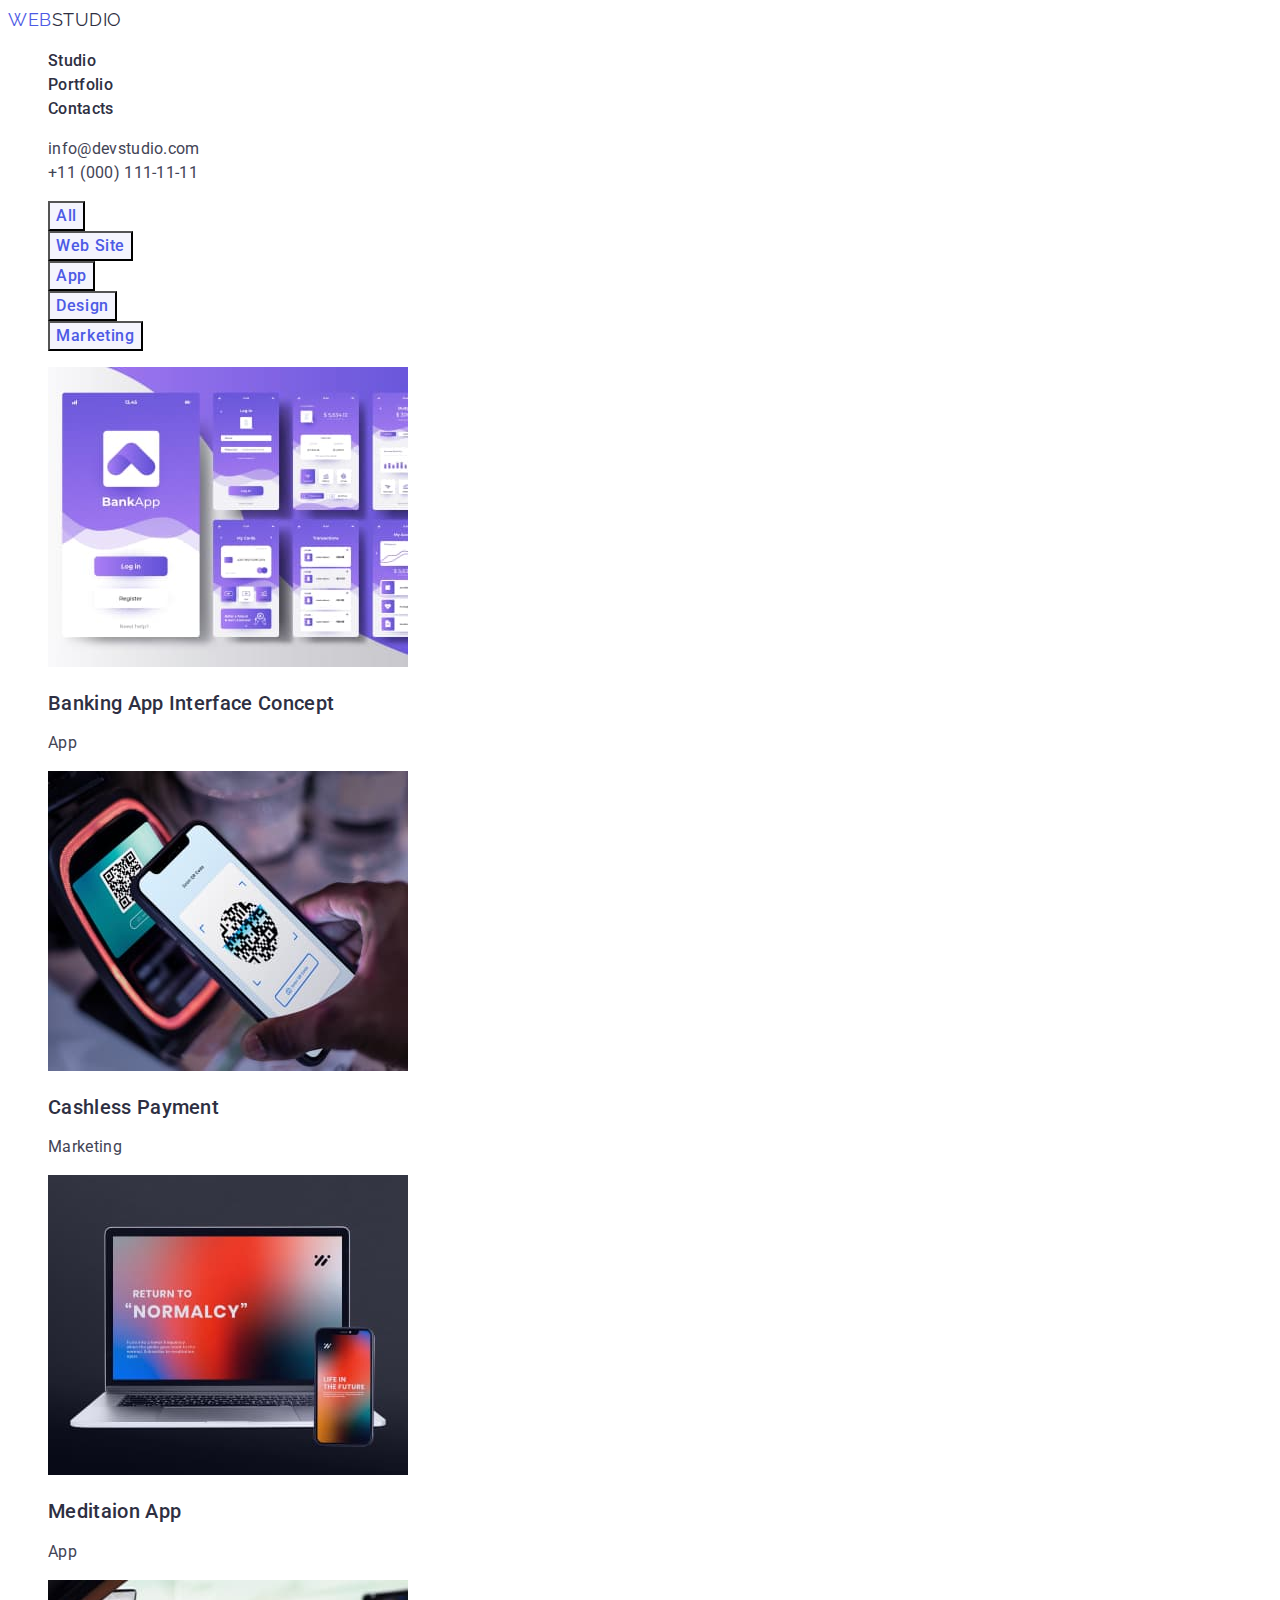
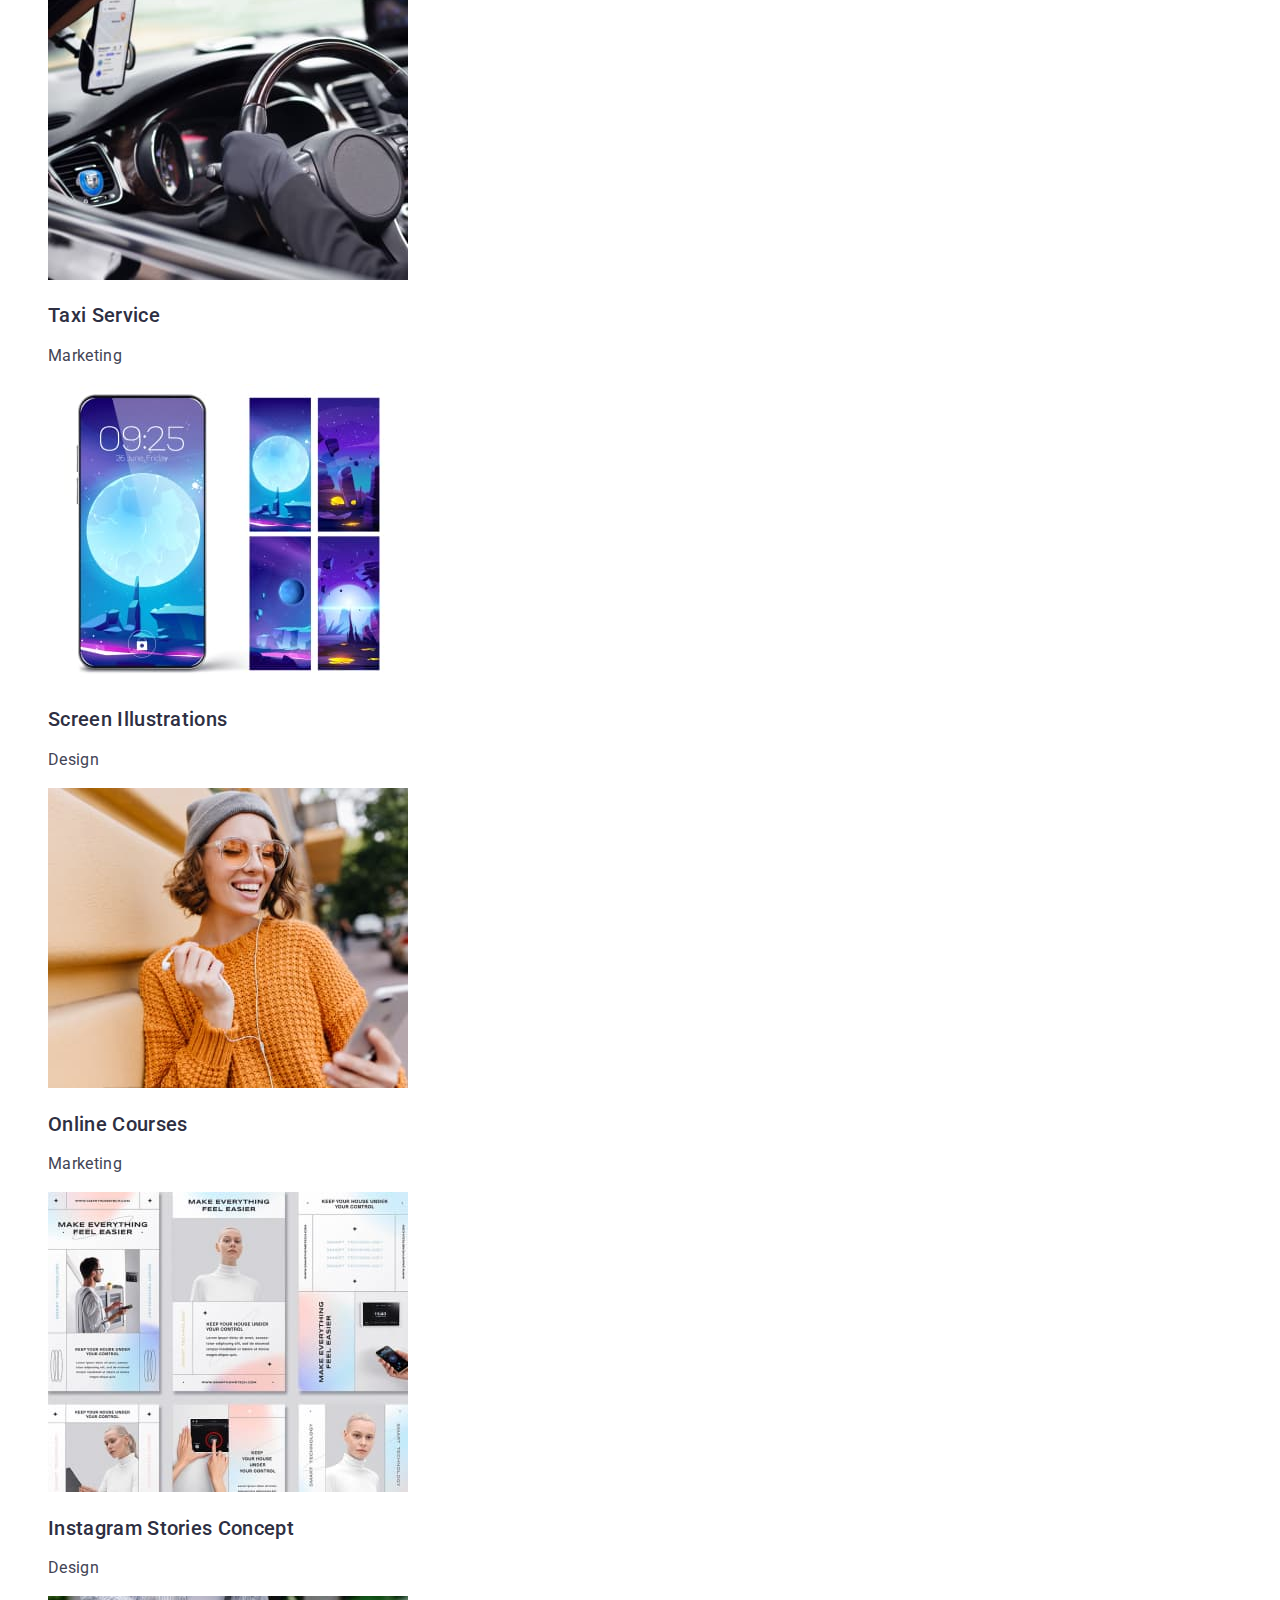
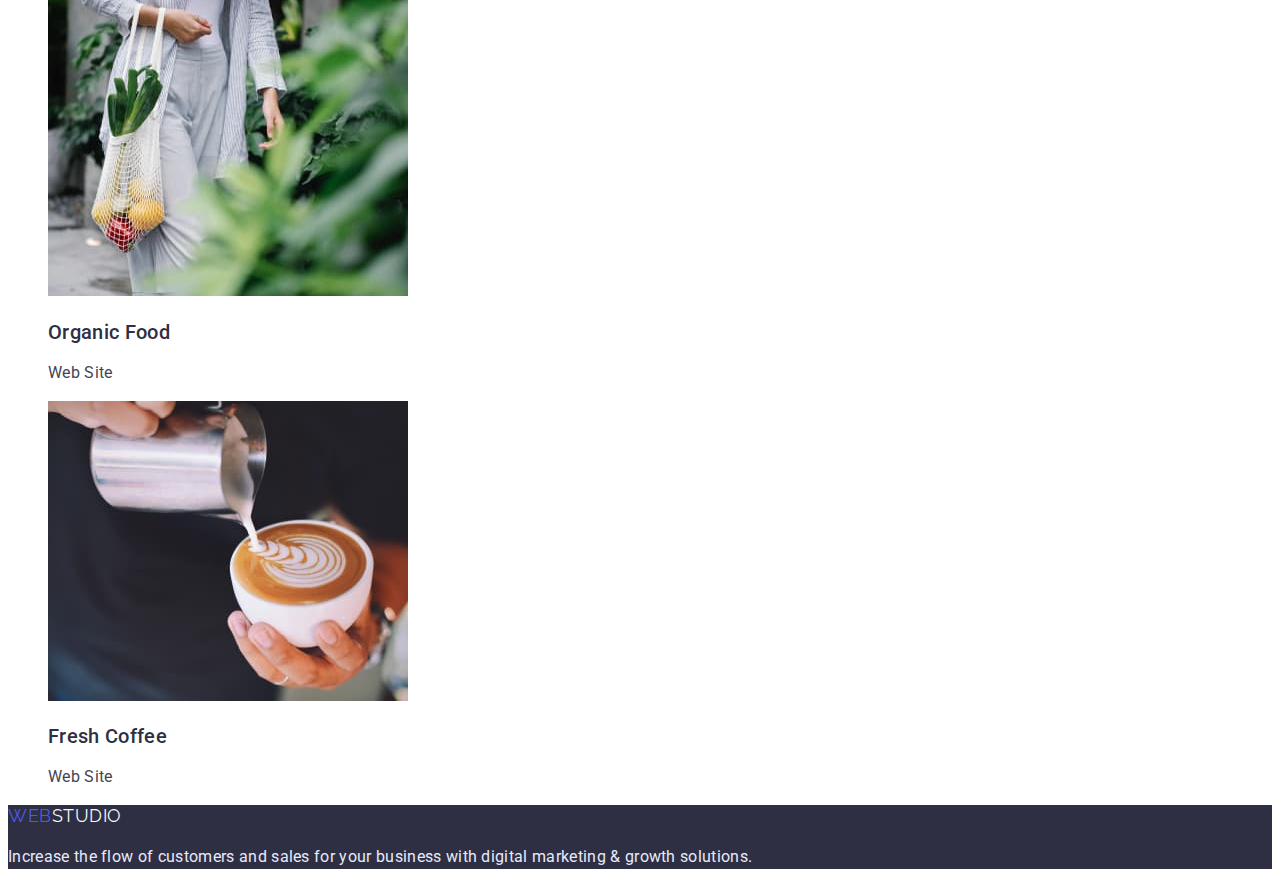
==== portfolio.html @ 9f03251a "Initial commit" ====
<!DOCTYPE html>
<html lang="en">
  <head>
    <meta charset="UTF-8" />
    <meta http-equiv="X-UA-Compatible" content="IE=edge" />
    <meta name="viewport" content="width=device-width, initial-scale=1.0" />
    <link rel="preconnect" href="https://fonts.googleapis.com" />
    <link rel="preconnect" href="https://fonts.gstatic.com" crossorigin />
    <link
      href="https://fonts.googleapis.com/css2?family=Raleway:wght@800&family=Roboto:wght@400;500;700;900&display=swap"
      rel="stylesheet"
    />
    <title>Document</title>
    <link rel="stylesheet" href="./css/styles.css" />
  </head>
  <body>
    <!-- HEADER -->
    <header>
      <nav>
        <a href="" class="logo"><span class="web-logo">WEB</span>STUDIO</a>
        <ul class="menu list">
          <li><a href="./index.html" class="link">Studio</a></li>
          <li><a href="#" class="link">Portfolio</a></li>
          <li><a href="" class="link">Contacts</a></li>
        </ul>

        <ul class="contact list">
          <li>
            <a href="mailto:info@devstudio.com" class="link"
              >info@devstudio.com</a
            >
          </li>
          <li>
            <a href="tel:+110001111111" class="link">+11 (000) 111-11-11</a>
          </li>
        </ul>
      </nav>
    </header>

    <!-- MAIN -->
    <main>
      <section>
        <h1 hidden>Projects</h1>

        <!-- Radio Buttons -->
        <!-- <div>
          <input
            type="radio"
            id="projectChoice1"
            name="project"
            value="all"
            checked
          />
          <label for="projectChoice1">All</label>
          <input
            type="radio"
            id="projectChoice2"
            name="project"
            value="webSite"
          />
          <label for="projectChoice2">Web Site</label>
          <input type="radio" id="projectChoice3" name="project" value="app" />
          <label for="projectChoice3">App</label>
          <input
            type="radio"
            id="projectChoice4"
            name="project"
            value="design"
          />
          <label for="projectChoice4">Design</label>
          <input
            type="radio"
            id="projectChoice5"
            name="project"
            value="marketing"
          />
          <label for="projectChoice5">Marketing</label>
        </div> -->

        <ul class="list">
          <li>
            <button type="button" class="filter-button button">All</button>
          </li>
          <li>
            <button type="button" class="filter-button button">Web Site</button>
          </li>
          <li>
            <button type="button" class="filter-button button">App</button>
          </li>
          <li>
            <button type="button" class="filter-button button">Design</button>
          </li>
          <li>
            <button type="button" class="filter-button button">
              Marketing
            </button>
          </li>
        </ul>

        <!-- Projects Portfolio List -->
        <ul class="projects list">
          <li>
            <a href="" class="link"
              ><img
                src="./images/banking-app.jpg"
                alt="app screenshots"
                width="360"
                height="300"
              />
              <h2 class="list-header">Banking App Interface Concept</h2>
              <p class="list-text">App</p>
            </a>
          </li>
          <li>
            <a href="" class="link"
              ><img
                src="./images/cashless-payment.jpg"
                alt="payment with mobile phone"
                width="360"
                height="300"
              />
              <h2 class="list-header">Cashless Payment</h2>
              <p class="list-text">Marketing</p>
            </a>
          </li>
          <li>
            <a href="" class="link"
              ><img
                src="./images/meditation-app.jpg"
                alt="notebook and phone"
                width="360"
                height="300"
              />
              <h2 class="list-header">Meditaion App</h2>
              <p class="list-text">App</p>
            </a>
          </li>
          <li>
            <a href="" class="link"
              ><img
                src="./images/taxi-service.jpg"
                alt="car steering wheel"
                width="360"
                height="300"
              />
              <h2 class="list-header">Taxi Service</h2>
              <p class="list-text">Marketing</p>
            </a>
          </li>
          <li>
            <a href="" class="link"
              ><img
                src="./images/screen-illustrations.jpg"
                alt="mobile app screenshots"
                width="360"
                height="300"
              />
              <h2 class="list-header">Screen Illustrations</h2>
              <p class="list-text">Design</p>
            </a>
          </li>
          <li>
            <a href="" class="link"
              ><img
                src="./images/online-courses.jpg"
                alt="a smiling lady with a handy"
                width="360"
                height="300"
              />
              <h2 class="list-header">Online Courses</h2>
              <p class="list-text">Marketing</p>
            </a>
          </li>
          <li>
            <a href="" class="link"
              ><img
                src="./images/instagram-stories.jpg"
                alt="instagram stories screenshots"
                width="360"
                height="300"
              />
              <h2 class="list-header">Instagram Stories Concept</h2>
              <p class="list-text">Design</p>
            </a>
          </li>
          <li>
            <a href="" class="link"
              ><img
                src="./images/organic-food.jpg"
                alt="a human carrying a bag of vegetables"
                width="360"
                height="300"
              />
              <h2 class="list-header">Organic Food</h2>
              <p class="list-text">Web Site</p>
            </a>
          </li>
          <li>
            <a href="" class="link"
              ><img
                src="./images/fresh-coffee.jpg"
                alt="a cup of coffee with a milk jar"
                width="360"
                height="300"
              />
              <h2 class="list-header">Fresh Coffee</h2>
              <p class="list-text">Web Site</p>
            </a>
          </li>
        </ul>
      </section>
    </main>

    <!-- FOOTER -->
    <footer class="bgc">
      <a href="#" class="logo footer"
        ><span class="web-logo">WEB</span>STUDIO</a
      >
      <p class="footer-text">
        Increase the flow of customers and sales for your business with digital
        marketing & growth solutions.
      </p>
    </footer>
  </body>
</html>
---- css/styles.css ----
:root {
    --navy-blue-color: #2E2F42;
    --slate-color: #434455;
    --white-color: #FFFFFF;
    --iris-color: #4D5AE5;
    --cloud-color: #F4F4FD;
    --ocean-color: #404BBF;
    --cornflower-color: #E7E9FC;
}

body {
    font-family: 'Roboto', sans-serif;
    color: var(--slate-color);
    font-size: 16px;
    line-height: 1.5;
    letter-spacing: 0.02em;
}

/* ========= Components ========= */
.list {
    list-style: none;
}

.bgc {
    background-color: var(--navy-blue-color);
}

.section-header {
    font-weight: 700;
    font-size: 36px;
    line-height: 1.11;
    text-align: center;
    text-transform: capitalize;

    color: var(--navy-blue-color);
}

.list-header {
    font-weight: 500;
    font-size: 20px;
    line-height: 1.2;

    color: var(--navy-blue-color);
}

.list-text {
    color: var(--slate-color);
}

.button {
    font-family: 'Roboto', sans-serif;
    font-weight: 500;
    font-size: 16px;
    line-height: 1.5;
    align-items: center;
    letter-spacing: 0.04em;

    cursor: pointer;
}

.button:hover,
.button:focus {
    background-color: var(--ocean-color);
}

.filter-button {
    background-color: var(--cloud-color);
    color: var(--iris-color);
}

.filter-button:hover,
.filter-button:focus {
    color: var(--white-color);
}

/* ========= Logo ========= */
.logo {
    font-family: 'Raleway', sans-serif;
    color: var(--navy-blue-color);
    font-size: 18px;
    line-height: 1.33;
    letter-spacing: 0.03em;
    text-decoration: none;
}

.web-logo {
    color: var(--iris-color);
}

/* ========= Header ========= */
.menu .link {
    color: var(--navy-blue-color);
    font-weight: 500;
    text-decoration: none;
}

.contact .link {
    color: var(--slate-color);
    text-decoration: none;
}

.menu .link:hover,
.menu .link:focus,
.contact .link:hover,
.contact .link:focus {
    color: var(--ocean-color);
}

/* ========= Hero ========= */
.hero-title {
    color: var(--white-color);
    font-weight: 700;
    font-size: 56px;
    line-height: 1.07;
    text-align: center;
}

.button-order {
    background-color: var(--iris-color);
    color: var(--white-color);
}

/* ========= Footer ========= */
.footer {
    line-height: 1.17;
    color: var(--cloud-color);
}

.footer-text {
    letter-spacing: 0.02em;

    color: var(--cornflower-color);
}

.projects .link {
    text-decoration: none;
}
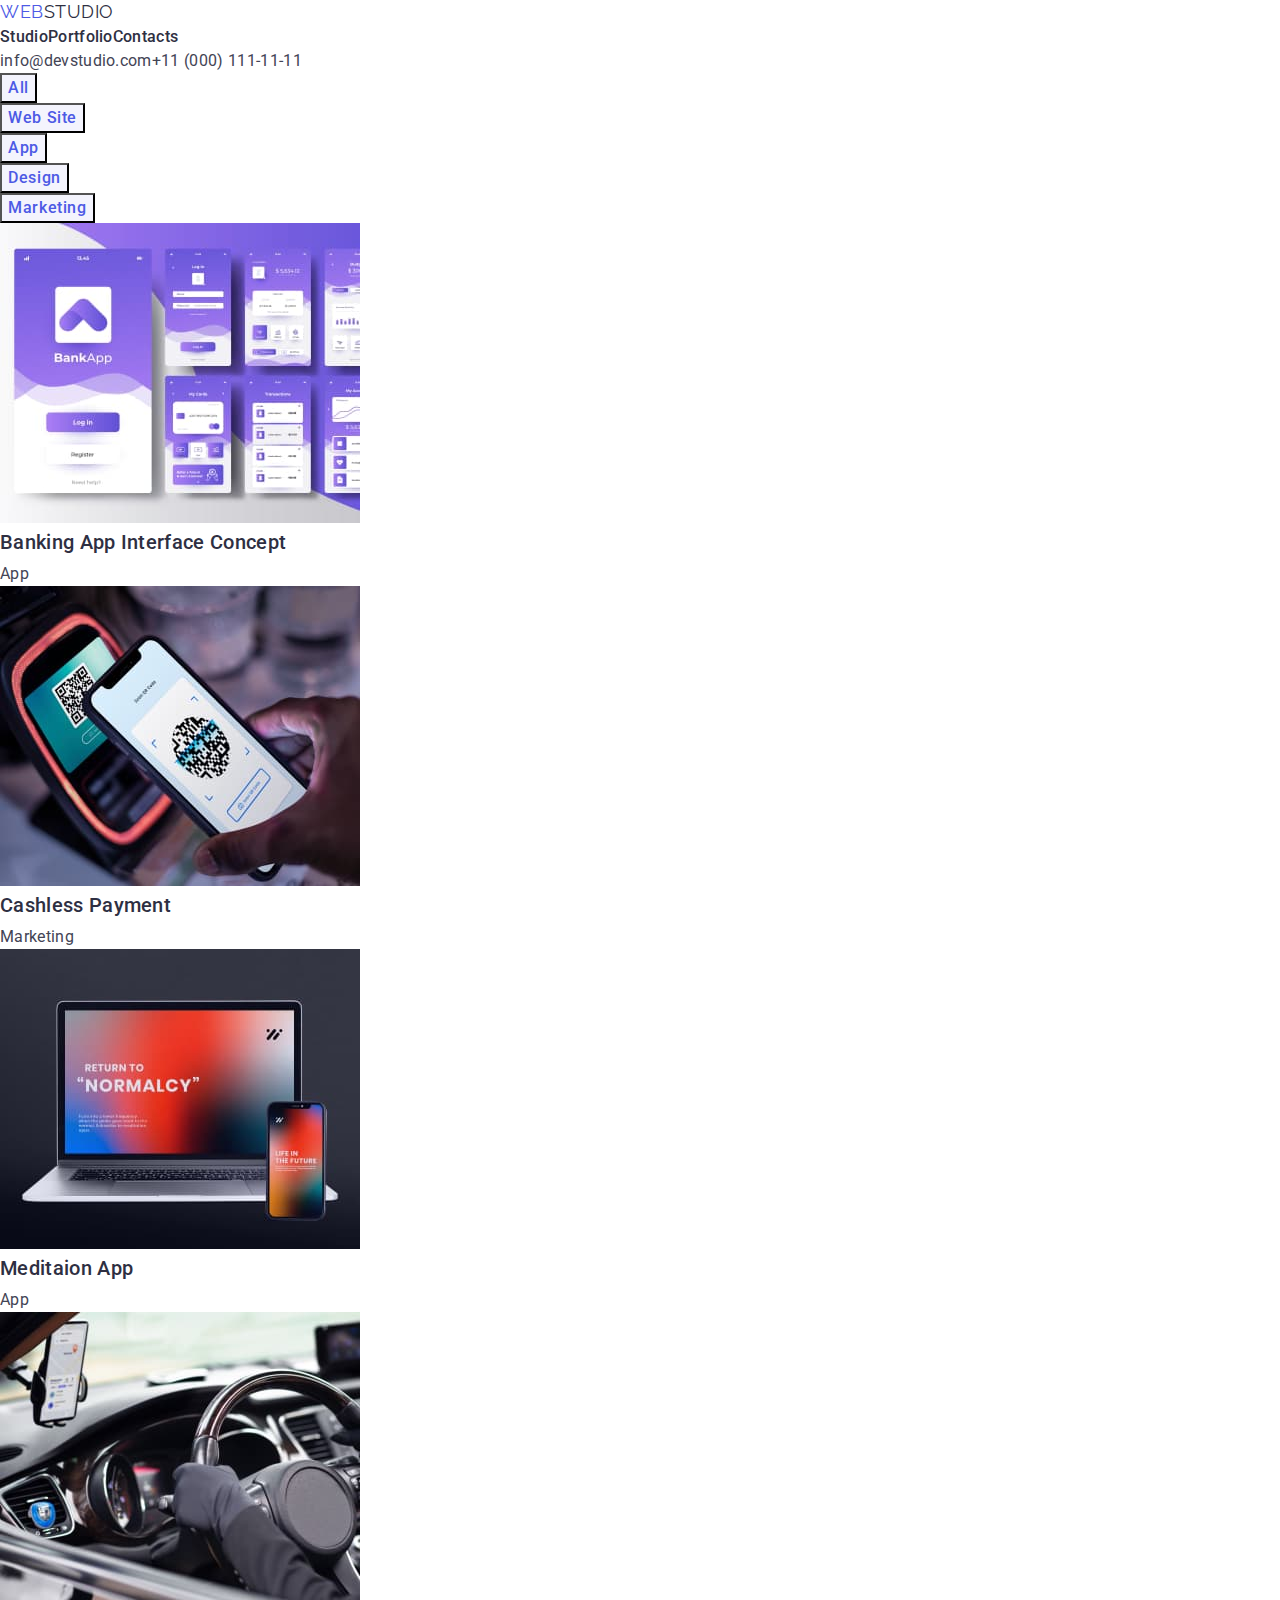
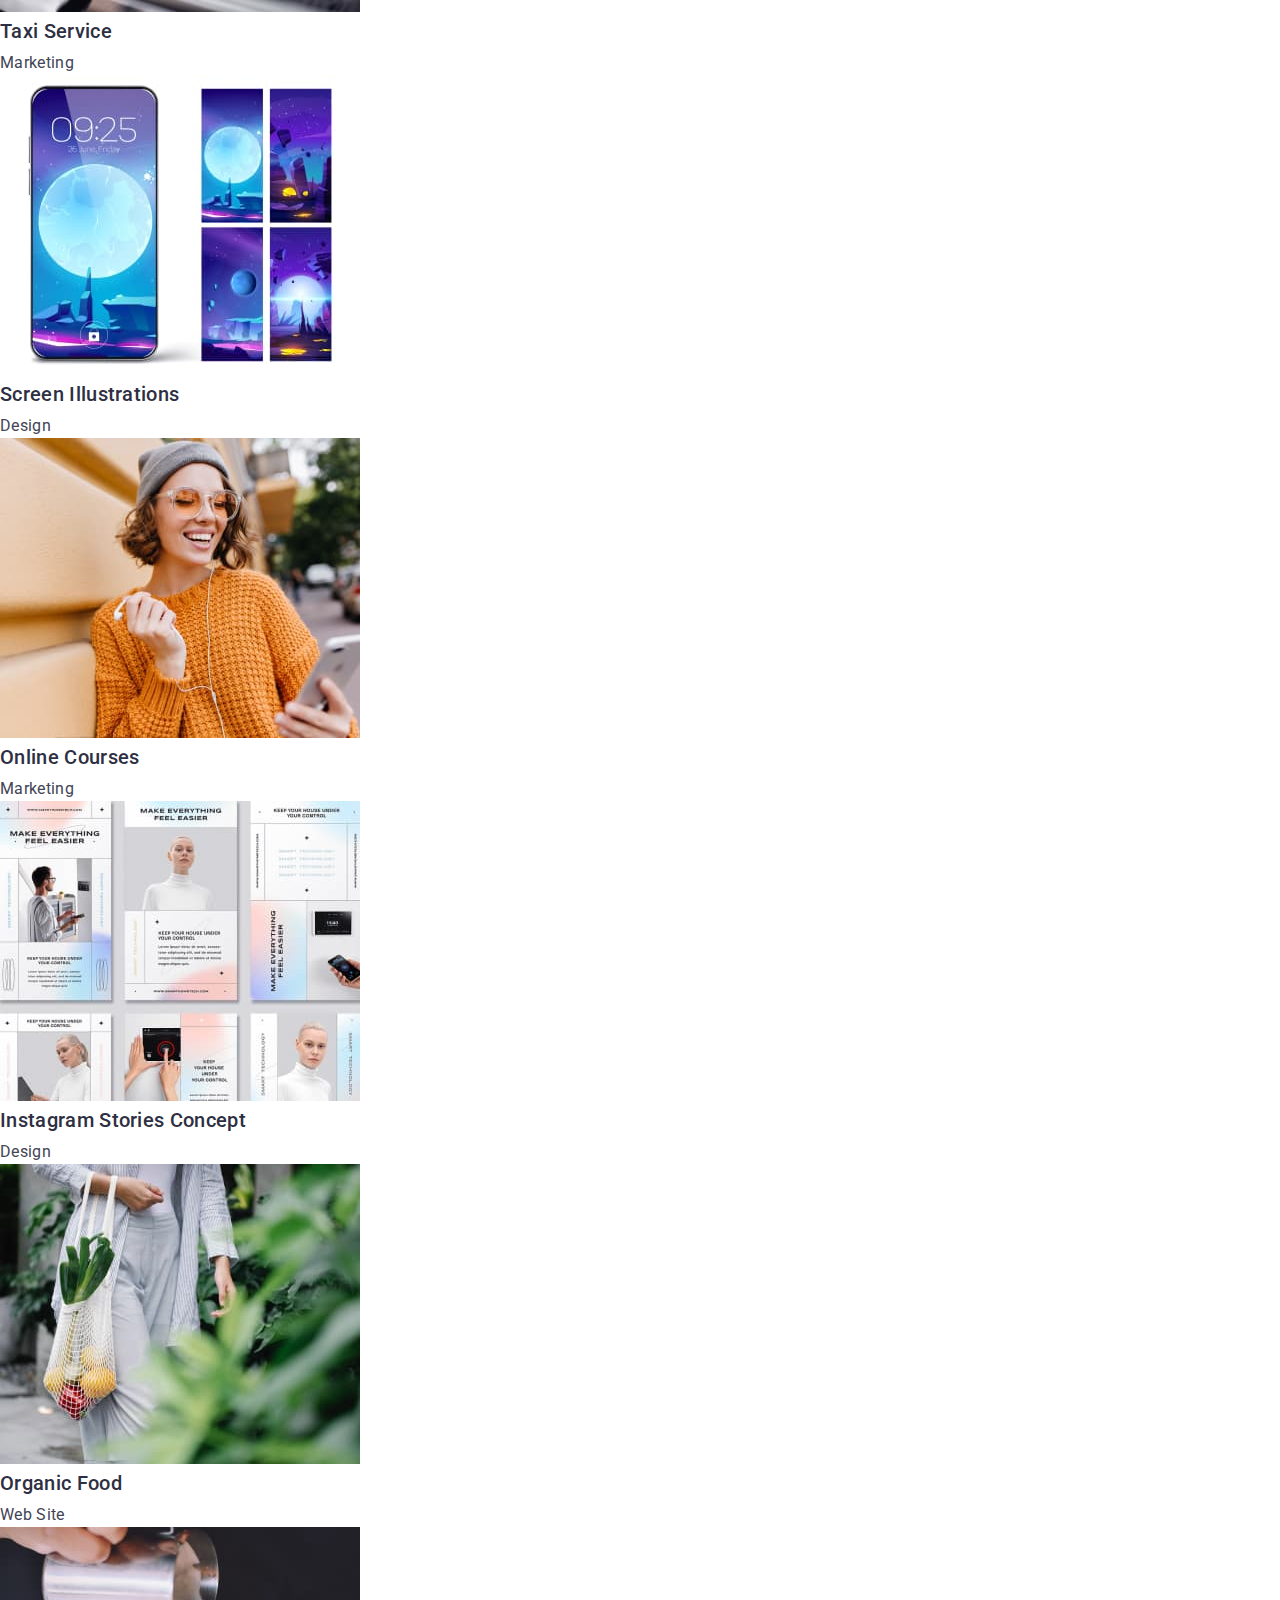
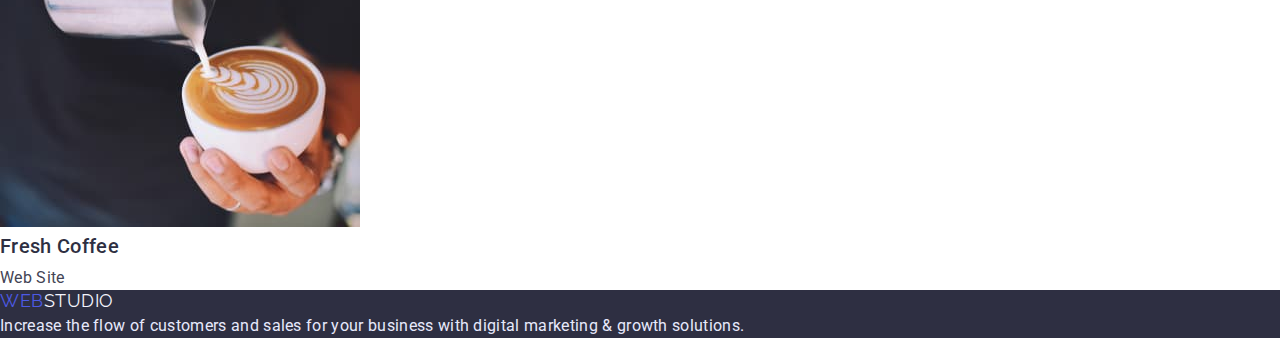
==== commit 11402175: "header, hero, and hidden h1 sections done" ====
--- a/portfolio.html
+++ b/portfolio.html
@@ -9,6 +9,10 @@
     <link
       href="https://fonts.googleapis.com/css2?family=Raleway:wght@800&family=Roboto:wght@400;500;700;900&display=swap"
       rel="stylesheet"
+    />
+    <link
+      rel="stylesheet"
+      href="https://cdn.jsdelivr.net/npm/modern-normalize@1.1.0/modern-normalize.min.css"
     />
     <title>Document</title>
     <link rel="stylesheet" href="./css/styles.css" />
--- a/css/styles.css
+++ b/css/styles.css
@@ -8,6 +8,11 @@
     --cornflower-color: #E7E9FC;
 }
 
+h1, h2, h3, h4, h5, h6, p {
+    margin: 0;
+    padding: 0;
+}
+
 body {
     font-family: 'Roboto', sans-serif;
     color: var(--slate-color);
@@ -17,7 +22,27 @@
 }
 
 /* ========= Components ========= */
+.container {
+    width: 1158px;
+    margin-left: auto;
+    margin-right: auto;
+    padding-left: 15px;
+    padding-right: 15px;
+    text-align: center;
+
+    outline: 2px solid tomato;
+}
+
+.section {
+    padding-left: 15px;
+    padding-right: 15px;
+    padding-top: 120px;
+}
+
 .list {
+    padding: 0;
+    margin: 0;
+
     list-style: none;
 }
 
@@ -36,6 +61,8 @@
 }
 
 .list-header {
+    margin-bottom: 8px;
+    
     font-weight: 500;
     font-size: 20px;
     line-height: 1.2;
@@ -75,6 +102,8 @@
 
 /* ========= Logo ========= */
 .logo {
+    margin-right: 76px;
+
     font-family: 'Raleway', sans-serif;
     color: var(--navy-blue-color);
     font-size: 18px;
@@ -88,6 +117,27 @@
 }
 
 /* ========= Header ========= */
+.main-header {
+    display: flex;
+    padding-top: 24px;
+    padding-bottom: 24px;
+
+    border-bottom: 1px solid var(--cornflower-color);
+}
+
+.menu {
+    display: flex;
+}
+
+.menu-item:not(:last-of-type) {
+    margin-right: 40px;
+}
+
+.contact {
+    display: flex;
+    margin-left: auto;
+}
+
 .menu .link {
     color: var(--navy-blue-color);
     font-weight: 500;
@@ -108,6 +158,12 @@
 
 /* ========= Hero ========= */
 .hero-title {
+    width: 494px;
+    margin-left: auto;
+    margin-right: auto;
+    margin-bottom: 48px;
+    padding-top: 188px;
+
     color: var(--white-color);
     font-weight: 700;
     font-size: 56px;
@@ -116,8 +172,22 @@
 }
 
 .button-order {
+    margin-bottom: 188px;
+    padding: 16px 32px;
+    border-radius: 4px;
+
     background-color: var(--iris-color);
     color: var(--white-color);
+}
+
+/* ========= Advantages ========= */
+.advantages {
+    display: flex;
+    text-align: left;
+}
+
+.advantages-item:not(:last-of-type) {
+    margin-right: 24px;
 }
 
 /* ========= Footer ========= */
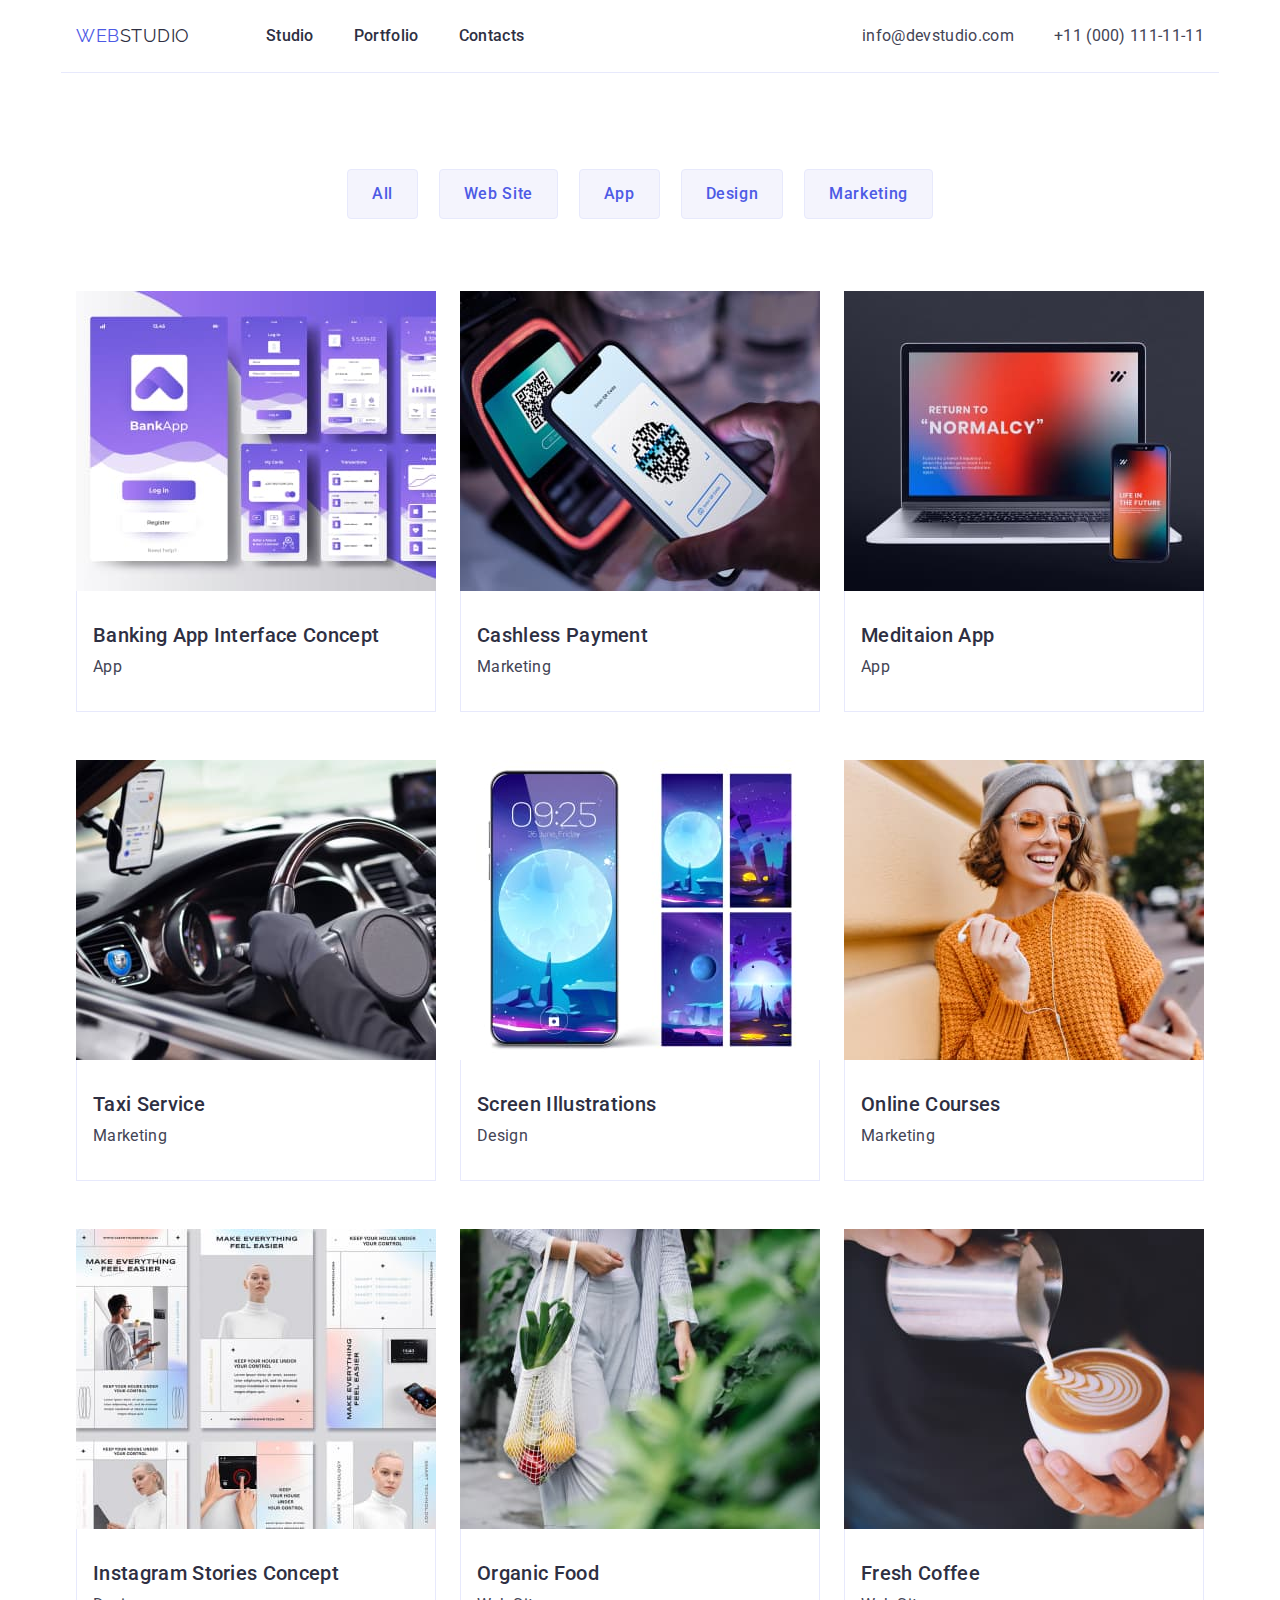
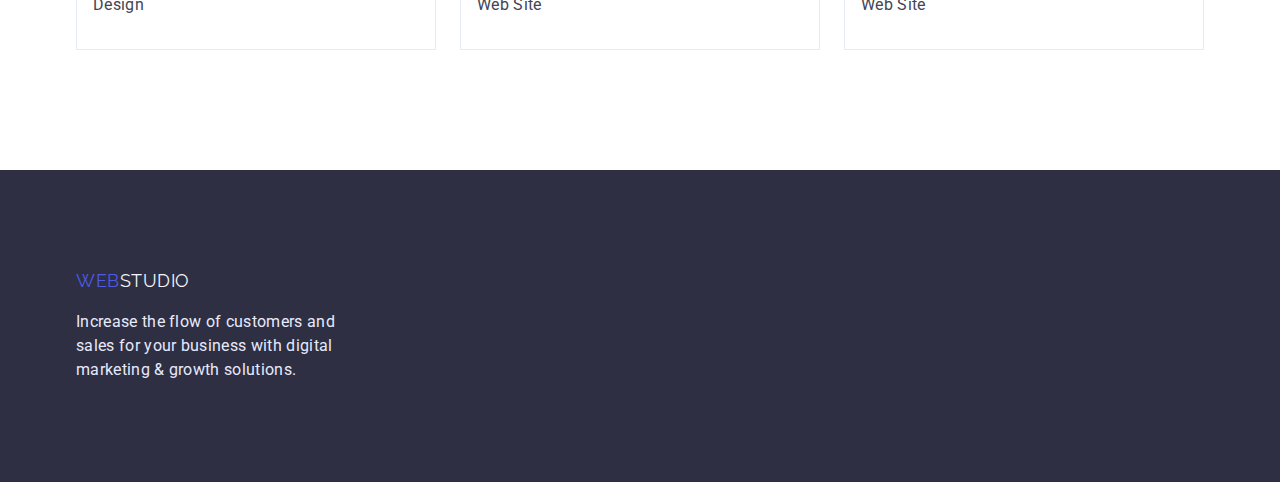
==== commit 2258ff7d: "ready to submit hw03" ====
--- a/portfolio.html
+++ b/portfolio.html
@@ -20,21 +20,25 @@
   <body>
     <!-- HEADER -->
     <header>
-      <nav>
+      <nav class="main-header container">
         <a href="" class="logo"><span class="web-logo">WEB</span>STUDIO</a>
         <ul class="menu list">
-          <li><a href="./index.html" class="link">Studio</a></li>
-          <li><a href="#" class="link">Portfolio</a></li>
-          <li><a href="" class="link">Contacts</a></li>
+          <li class="menu-item">
+            <a href="./index.html" class="link">Studio</a>
+          </li>
+          <li class="menu-item">
+            <a href="#" class="link">Portfolio</a>
+          </li>
+          <li class="menu-item"><a href="" class="link">Contacts</a></li>
         </ul>
 
         <ul class="contact list">
-          <li>
+          <li class="menu-item">
             <a href="mailto:info@devstudio.com" class="link"
               >info@devstudio.com</a
             >
           </li>
-          <li>
+          <li class="menu-item">
             <a href="tel:+110001111111" class="link">+11 (000) 111-11-11</a>
           </li>
         </ul>
@@ -81,7 +85,7 @@
           <label for="projectChoice5">Marketing</label>
         </div> -->
 
-        <ul class="list">
+        <ul class="filter-btn-list list">
           <li>
             <button type="button" class="filter-button button">All</button>
           </li>
@@ -102,128 +106,161 @@
         </ul>
 
         <!-- Projects Portfolio List -->
-        <ul class="projects list">
-          <li>
-            <a href="" class="link"
-              ><img
-                src="./images/banking-app.jpg"
-                alt="app screenshots"
-                width="360"
-                height="300"
-              />
-              <h2 class="list-header">Banking App Interface Concept</h2>
-              <p class="list-text">App</p>
-            </a>
-          </li>
-          <li>
-            <a href="" class="link"
-              ><img
-                src="./images/cashless-payment.jpg"
-                alt="payment with mobile phone"
-                width="360"
-                height="300"
-              />
-              <h2 class="list-header">Cashless Payment</h2>
-              <p class="list-text">Marketing</p>
-            </a>
-          </li>
-          <li>
-            <a href="" class="link"
-              ><img
-                src="./images/meditation-app.jpg"
-                alt="notebook and phone"
-                width="360"
-                height="300"
-              />
-              <h2 class="list-header">Meditaion App</h2>
-              <p class="list-text">App</p>
-            </a>
-          </li>
-          <li>
-            <a href="" class="link"
-              ><img
-                src="./images/taxi-service.jpg"
-                alt="car steering wheel"
-                width="360"
-                height="300"
-              />
-              <h2 class="list-header">Taxi Service</h2>
-              <p class="list-text">Marketing</p>
-            </a>
-          </li>
-          <li>
-            <a href="" class="link"
-              ><img
-                src="./images/screen-illustrations.jpg"
-                alt="mobile app screenshots"
-                width="360"
-                height="300"
-              />
-              <h2 class="list-header">Screen Illustrations</h2>
-              <p class="list-text">Design</p>
-            </a>
-          </li>
-          <li>
-            <a href="" class="link"
-              ><img
-                src="./images/online-courses.jpg"
-                alt="a smiling lady with a handy"
-                width="360"
-                height="300"
-              />
-              <h2 class="list-header">Online Courses</h2>
-              <p class="list-text">Marketing</p>
-            </a>
-          </li>
-          <li>
-            <a href="" class="link"
-              ><img
-                src="./images/instagram-stories.jpg"
-                alt="instagram stories screenshots"
-                width="360"
-                height="300"
-              />
-              <h2 class="list-header">Instagram Stories Concept</h2>
-              <p class="list-text">Design</p>
-            </a>
-          </li>
-          <li>
-            <a href="" class="link"
-              ><img
-                src="./images/organic-food.jpg"
-                alt="a human carrying a bag of vegetables"
-                width="360"
-                height="300"
-              />
-              <h2 class="list-header">Organic Food</h2>
-              <p class="list-text">Web Site</p>
-            </a>
-          </li>
-          <li>
-            <a href="" class="link"
-              ><img
-                src="./images/fresh-coffee.jpg"
-                alt="a cup of coffee with a milk jar"
-                width="360"
-                height="300"
-              />
-              <h2 class="list-header">Fresh Coffee</h2>
-              <p class="list-text">Web Site</p>
-            </a>
-          </li>
-        </ul>
+        <div class="container">
+          <ul class="projects list">
+            <li class="project-item">
+              <a href="" class="link"
+                ><img
+                  src="./images/banking-app.jpg"
+                  alt="app screenshots"
+                  width="360"
+                  height="300"
+                  class="no-gap"
+                />
+                <div class="project-footnote">
+                  <h2 class="list-header">Banking App Interface Concept</h2>
+                  <p class="list-text">App</p>
+                </div>
+              </a>
+            </li>
+            <li class="project-item">
+              <a href="" class="link"
+                ><img
+                  src="./images/cashless-payment.jpg"
+                  alt="payment with mobile phone"
+                  width="360"
+                  height="300"
+                  class="no-gap"
+                />
+                <div class="project-footnote">
+                  <h2 class="list-header">Cashless Payment</h2>
+                  <p class="list-text">Marketing</p>
+                </div>
+              </a>
+            </li>
+            <li class="project-item">
+              <a href="" class="link"
+                ><img
+                  src="./images/meditation-app.jpg"
+                  alt="notebook and phone"
+                  width="360"
+                  height="300"
+                  class="no-gap"
+                />
+                <div class="project-footnote">
+                  <h2 class="list-header">Meditaion App</h2>
+                  <p class="list-text">App</p>
+                </div>
+              </a>
+            </li>
+            <li class="project-item">
+              <a href="" class="link"
+                ><img
+                  src="./images/taxi-service.jpg"
+                  alt="car steering wheel"
+                  width="360"
+                  height="300"
+                  class="no-gap"
+                />
+                <div class="project-footnote">
+                  <h2 class="list-header">Taxi Service</h2>
+                  <p class="list-text">Marketing</p>
+                </div>
+              </a>
+            </li>
+            <li class="project-item">
+              <a href="" class="link"
+                ><img
+                  src="./images/screen-illustrations.jpg"
+                  alt="mobile app screenshots"
+                  width="360"
+                  height="300"
+                  class="no-gap"
+                />
+                <div class="project-footnote">
+                  <h2 class="list-header">Screen Illustrations</h2>
+                  <p class="list-text">Design</p>
+                </div>
+              </a>
+            </li>
+            <li class="project-item">
+              <a href="" class="link"
+                ><img
+                  src="./images/online-courses.jpg"
+                  alt="a smiling lady with a handy"
+                  width="360"
+                  height="300"
+                  class="no-gap"
+                />
+                <div class="project-footnote">
+                  <h2 class="list-header">Online Courses</h2>
+                  <p class="list-text">Marketing</p>
+                </div>
+              </a>
+            </li>
+            <li class="project-item">
+              <a href="" class="link"
+                ><img
+                  src="./images/instagram-stories.jpg"
+                  alt="instagram stories screenshots"
+                  width="360"
+                  height="300"
+                  class="no-gap"
+                />
+                <div class="project-footnote">
+                  <h2 class="list-header">Instagram Stories Concept</h2>
+                  <p class="list-text">Design</p>
+                </div>
+              </a>
+            </li>
+            <li class="project-item">
+              <a href="" class="link"
+                ><img
+                  src="./images/organic-food.jpg"
+                  alt="a human carrying a bag of vegetables"
+                  width="360"
+                  height="300"
+                  class="no-gap"
+                />
+                <div class="project-footnote">
+                  <h2 class="list-header">Organic Food</h2>
+                  <p class="list-text">Web Site</p>
+                </div>
+              </a>
+            </li>
+            <li class="project-item">
+              <a href="" class="link"
+                ><img
+                  src="./images/fresh-coffee.jpg"
+                  alt="a cup of coffee with a milk jar"
+                  width="360"
+                  height="300"
+                  class="no-gap"
+                />
+                <div class="project-footnote">
+                  <h2 class="list-header">Fresh Coffee</h2>
+                  <p class="list-text">Web Site</p>
+                </div>
+              </a>
+            </li>
+          </ul>
+        </div>
       </section>
     </main>
 
     <!-- FOOTER -->
-    <footer class="bgc">
-      <a href="#" class="logo footer"
-        ><span class="web-logo">WEB</span>STUDIO</a
-      >
-      <p class="footer-text">
-        Increase the flow of customers and sales for your business with digital
-        marketing & growth solutions.
-      </p>
+    <footer class="bgc footer-section">
+      <div class="container">
+        <div class="footer">
+          <a href="#" class="logo footer-logo"
+            ><span class="web-logo">WEB</span>STUDIO</a
+          >
+          <p class="footer-text">
+            Increase the flow of customers and sales for your business with
+            digital marketing & growth solutions.
+          </p>
+        </div>
+      </div>
     </footer>
   </body>
 </html>
--- a/css/styles.css
+++ b/css/styles.css
@@ -30,7 +30,7 @@
     padding-right: 15px;
     text-align: center;
 
-    outline: 2px solid tomato;
+    /* outline: 2px solid tomato; */
 }
 
 .section {
@@ -54,15 +54,18 @@
     font-weight: 700;
     font-size: 36px;
     line-height: 1.11;
+    letter-spacing: 0.02em;
     text-align: center;
     text-transform: capitalize;
 
+    margin-bottom: 72px;
+
     color: var(--navy-blue-color);
 }
 
 .list-header {
     margin-bottom: 8px;
-    
+
     font-weight: 500;
     font-size: 20px;
     line-height: 1.2;
@@ -91,6 +94,10 @@
 }
 
 .filter-button {
+    padding: 12px 24px;
+    border: 1px solid var(--cornflower-color);
+    border-radius: 4px;
+
     background-color: var(--cloud-color);
     color: var(--iris-color);
 }
@@ -119,6 +126,7 @@
 /* ========= Header ========= */
 .main-header {
     display: flex;
+    box-sizing: border-box;
     padding-top: 24px;
     padding-bottom: 24px;
 
@@ -157,23 +165,28 @@
 }
 
 /* ========= Hero ========= */
+.hero-section {
+    padding-top: 188px;
+    padding-bottom: 188px;
+}
+
 .hero-title {
     width: 494px;
     margin-left: auto;
     margin-right: auto;
     margin-bottom: 48px;
-    padding-top: 188px;
 
     color: var(--white-color);
     font-weight: 700;
     font-size: 56px;
-    line-height: 1.07;
+    line-height: 1.071;
     text-align: center;
+    /* letter-spacing: 0.02em; */
 }
 
 .button-order {
-    margin-bottom: 188px;
     padding: 16px 32px;
+    border: 0;
     border-radius: 4px;
 
     background-color: var(--iris-color);
@@ -186,22 +199,115 @@
     text-align: left;
 }
 
+.advantages-item {
+    width: 264px;
+}
+
 .advantages-item:not(:last-of-type) {
     margin-right: 24px;
 }
 
+/* ========= Work Examples ========= */
+.examples-section {
+    margin-bottom: 120px;
+}
+
+.examples-list {
+    display: flex;
+    justify-content: space-between;
+}
+
+.no-gap {
+    display: block;
+}
+
+/* ========= Our Team ========= */
+.team-section {
+    background-color: var(--cloud-color);
+    padding-top: 0;
+}
+
+.team-header {
+    padding-top: 120px;
+}
+
+.team-member-card {
+    background-color: var(--white-color);
+}
+
+.team-list {
+    display: flex;
+    padding-bottom: 120px;
+    justify-content: space-between;
+}
+
+.team-member-details {
+    margin-top: 32px;
+    margin-bottom: 32px;
+}
+
 /* ========= Footer ========= */
+.footer-section {
+    padding-left: 15px;
+    padding-right: 15px;
+    padding-top: 100px;
+    padding-bottom: 100px;
+}
+
 .footer {
+    width: 264px;
+
+    text-align: left;
+}
+
+.footer-logo {
     line-height: 1.17;
     color: var(--cloud-color);
 }
 
 .footer-text {
-    letter-spacing: 0.02em;
+    margin-top: 16px;
+    /* letter-spacing: 0.02em; */
 
     color: var(--cornflower-color);
 }
 
+/* ========= Portfolio ========= */
 .projects .link {
     text-decoration: none;
+}
+
+.filter-btn-list {
+    display: flex;
+    width: 586px;
+    justify-content: space-between;
+    margin-top: 96px;
+    margin-bottom: 72px;
+    margin-left: auto;
+    margin-right: auto;
+
+}
+
+.projects {
+    display: flex;
+    flex-wrap: wrap;
+    margin-bottom: 120px;
+}
+
+.project-footnote {
+    text-align: left;
+    padding-top: 32px;
+    padding-bottom: 32px;
+    padding-left: 16px;
+    border-left: 1px solid var(--cornflower-color);
+    border-bottom: 1px solid var(--cornflower-color);
+    border-right: 1px solid var(--cornflower-color);
+}
+
+.project-item:not(:nth-child(3n)) {
+    margin-right: 24px;
+}
+
+.project-item:not(:nth-last-child(-n + 3)) {
+    margin-bottom: 48px;
 }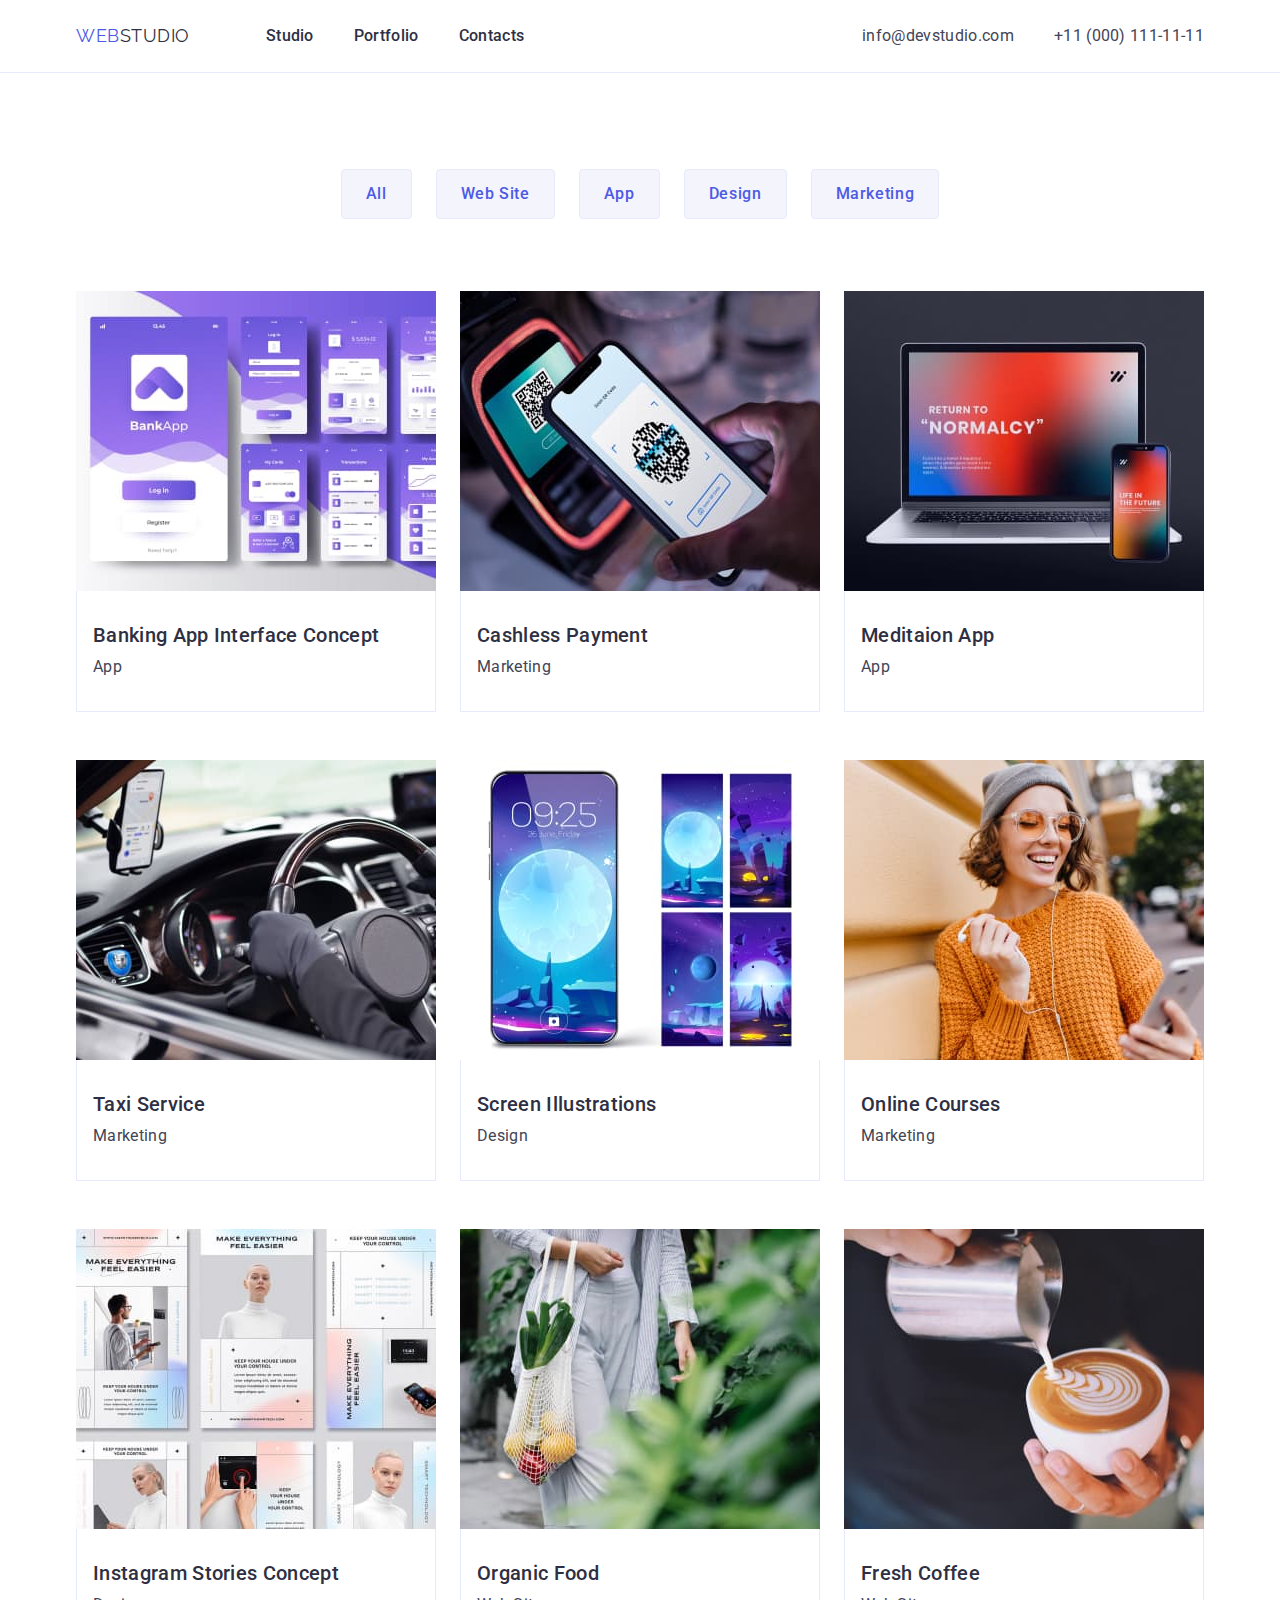
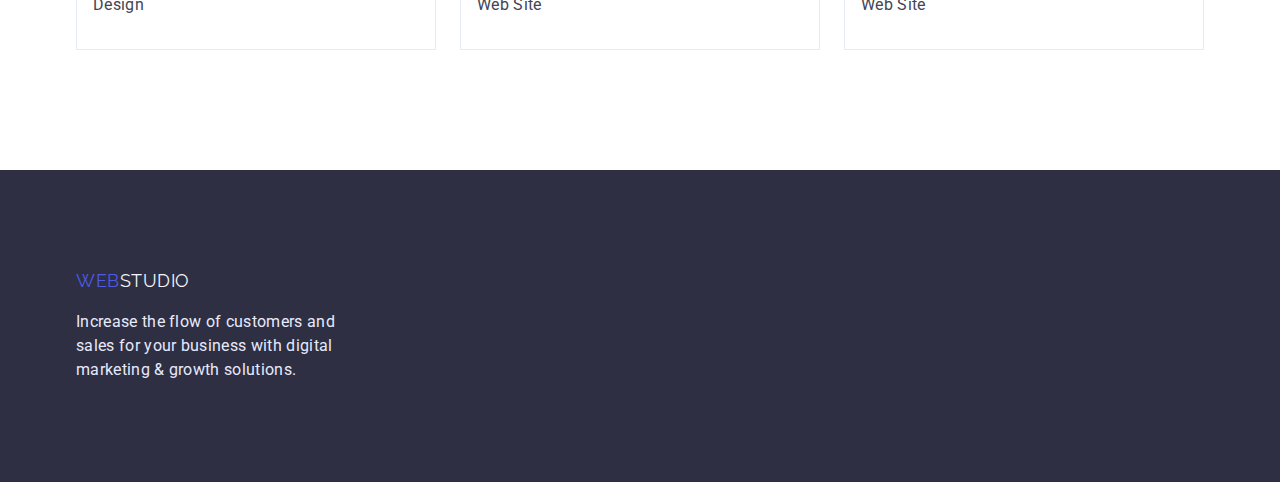
==== commit e83fdb01: "small fixes after mentor's comments" ====
--- a/portfolio.html
+++ b/portfolio.html
@@ -19,30 +19,32 @@
   </head>
   <body>
     <!-- HEADER -->
-    <header>
-      <nav class="main-header container">
-        <a href="" class="logo"><span class="web-logo">WEB</span>STUDIO</a>
-        <ul class="menu list">
-          <li class="menu-item">
-            <a href="./index.html" class="link">Studio</a>
-          </li>
-          <li class="menu-item">
-            <a href="#" class="link">Portfolio</a>
-          </li>
-          <li class="menu-item"><a href="" class="link">Contacts</a></li>
-        </ul>
-
-        <ul class="contact list">
-          <li class="menu-item">
-            <a href="mailto:info@devstudio.com" class="link"
-              >info@devstudio.com</a
-            >
-          </li>
-          <li class="menu-item">
-            <a href="tel:+110001111111" class="link">+11 (000) 111-11-11</a>
-          </li>
-        </ul>
-      </nav>
+    <header class="main-header section">
+      <div class="container">
+        <nav class="nav-header">
+          <a href="" class="logo"><span class="web-logo">WEB</span>STUDIO</a>
+          <ul class="menu list">
+            <li class="menu-item">
+              <a href="./index.html" class="link">Studio</a>
+            </li>
+            <li class="menu-item">
+              <a href="#" class="link">Portfolio</a>
+            </li>
+            <li class="menu-item"><a href="" class="link">Contacts</a></li>
+          </ul>
+
+          <ul class="contact list">
+            <li class="menu-item">
+              <a href="mailto:info@devstudio.com" class="link"
+                >info@devstudio.com</a
+              >
+            </li>
+            <li class="menu-item">
+              <a href="tel:+110001111111" class="link">+11 (000) 111-11-11</a>
+            </li>
+          </ul>
+        </nav>
+      </div>
     </header>
 
     <!-- MAIN -->
@@ -86,19 +88,19 @@
         </div> -->
 
         <ul class="filter-btn-list list">
-          <li>
+          <li class="filter-btn-item">
             <button type="button" class="filter-button button">All</button>
           </li>
-          <li>
+          <li class="filter-btn-item">
             <button type="button" class="filter-button button">Web Site</button>
           </li>
-          <li>
+          <li class="filter-btn-item">
             <button type="button" class="filter-button button">App</button>
           </li>
-          <li>
+          <li class="filter-btn-item">
             <button type="button" class="filter-button button">Design</button>
           </li>
-          <li>
+          <li class="filter-btn-item">
             <button type="button" class="filter-button button">
               Marketing
             </button>
--- a/css/styles.css
+++ b/css/styles.css
@@ -34,8 +34,7 @@
 }
 
 .section {
-    padding-left: 15px;
-    padding-right: 15px;
+    padding-bottom: 120px;
     padding-top: 120px;
 }
 
@@ -125,12 +124,16 @@
 
 /* ========= Header ========= */
 .main-header {
+    padding-top: 0;
+    padding-bottom: 0;
+    border-bottom: 1px solid var(--cornflower-color);
+}
+
+.nav-header {
     display: flex;
     box-sizing: border-box;
     padding-top: 24px;
     padding-bottom: 24px;
-
-    border-bottom: 1px solid var(--cornflower-color);
 }
 
 .menu {
@@ -209,9 +212,8 @@
 
 /* ========= Work Examples ========= */
 .examples-section {
-    margin-bottom: 120px;
-}
-
+    padding-top: 0;
+}
 .examples-list {
     display: flex;
     justify-content: space-between;
@@ -224,11 +226,6 @@
 /* ========= Our Team ========= */
 .team-section {
     background-color: var(--cloud-color);
-    padding-top: 0;
-}
-
-.team-header {
-    padding-top: 120px;
 }
 
 .team-member-card {
@@ -237,13 +234,12 @@
 
 .team-list {
     display: flex;
-    padding-bottom: 120px;
     justify-content: space-between;
 }
 
 .team-member-details {
-    margin-top: 32px;
-    margin-bottom: 32px;
+    padding-top: 32px;
+    padding-bottom: 32px;
 }
 
 /* ========= Footer ========= */
@@ -279,13 +275,15 @@
 
 .filter-btn-list {
     display: flex;
-    width: 586px;
-    justify-content: space-between;
+    justify-content: center;
     margin-top: 96px;
     margin-bottom: 72px;
     margin-left: auto;
     margin-right: auto;
-
+}
+
+.filter-btn-item:not(:last-child) {
+    margin-right: 24px;
 }
 
 .projects {
